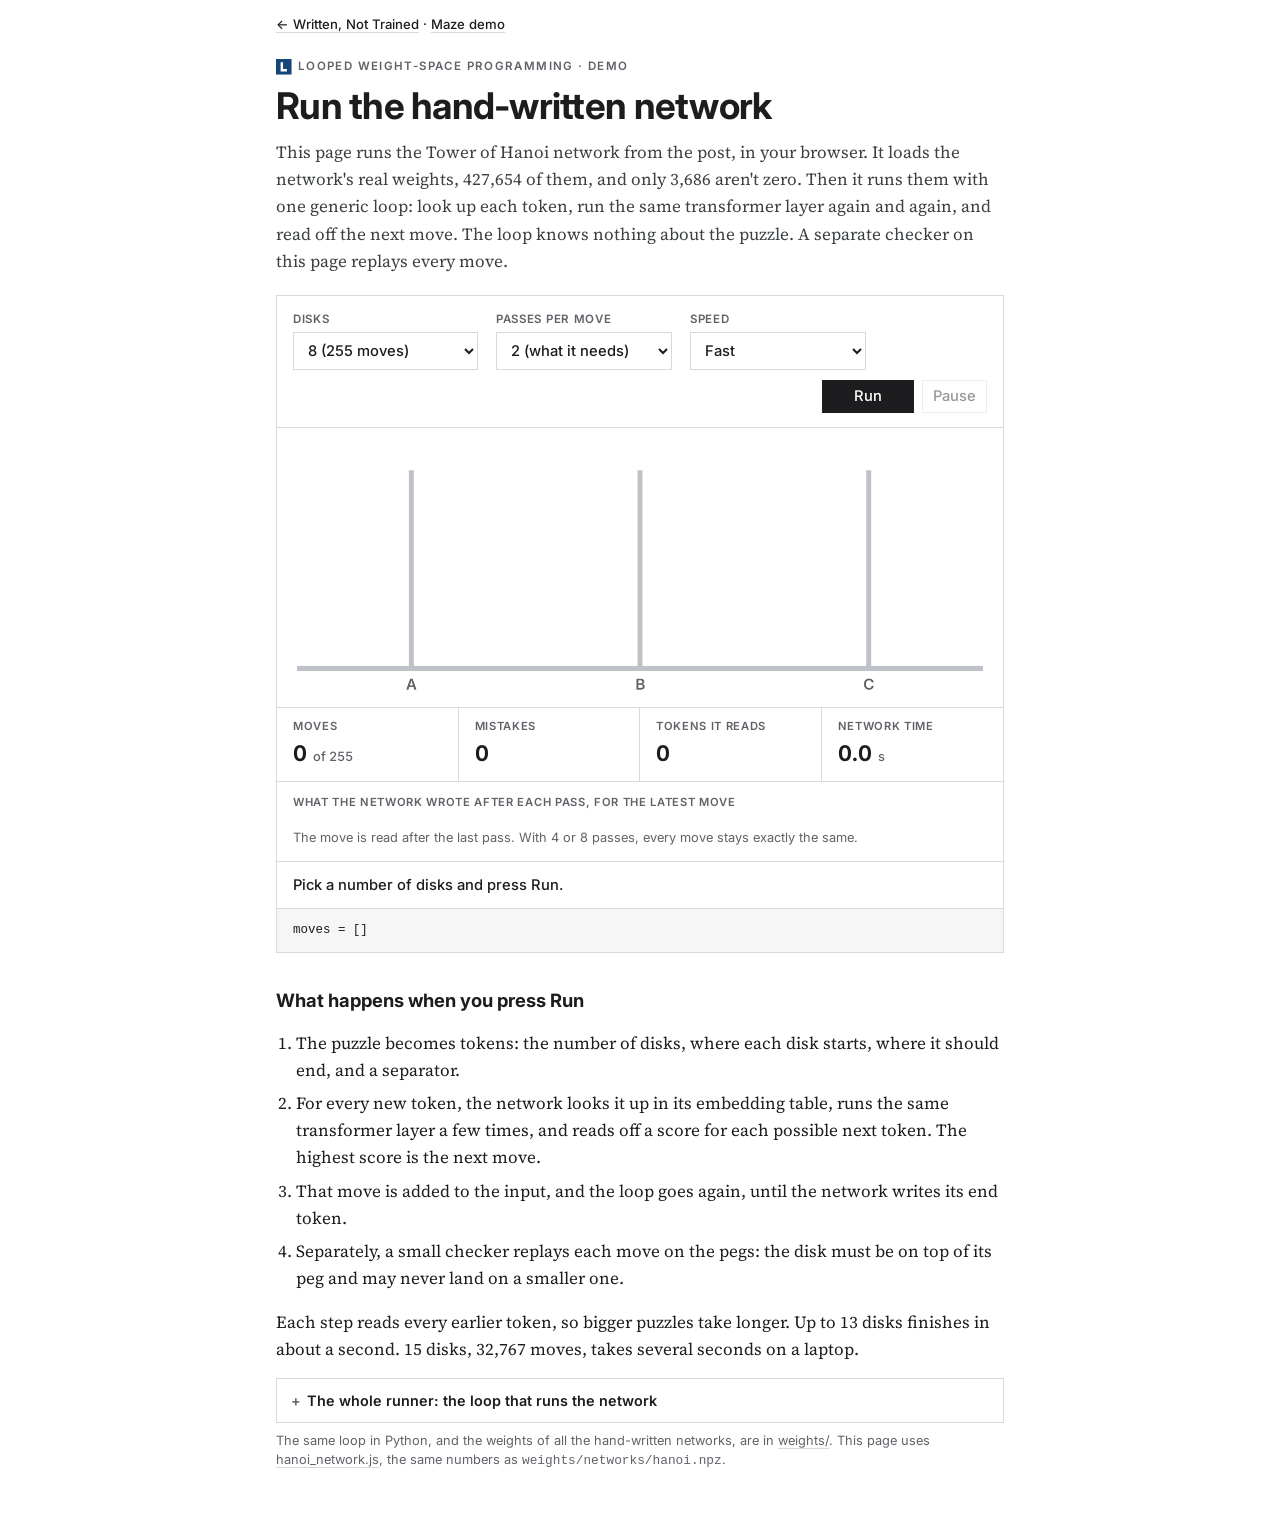
==== demo/index.html @ 5c7062a3 "Initial commit" ====
<!doctype html>
<html lang="en">
<head>
<meta charset="utf-8">
<meta name="viewport" content="width=device-width, initial-scale=1">
<title>Run the network · Written, Not Trained</title>
<meta name="description" content="Run the hand-written Tower of Hanoi network in your browser: its real weights, one generic loop, every move checked.">
<meta name="color-scheme" content="light">
<link rel="icon" href="../favicon.svg" type="image/svg+xml">
<link rel="icon" href="../favicon-32.png" sizes="32x32" type="image/png">
<link rel="apple-touch-icon" href="../apple-touch-icon.png">
<link rel="preconnect" href="https://fonts.googleapis.com">
<link rel="preconnect" href="https://fonts.gstatic.com" crossorigin>
<link href="https://fonts.googleapis.com/css2?family=Inter:wght@400;500;600;700&family=Source+Serif+4:opsz,wght@8..60,400&display=swap" rel="stylesheet">
<style>
  :root { --fg: #1d1d1f; --muted: #5f6368; --faint: #969aa0; --line: #d7d9dd; --soft: #f6f6f7; --accent: #154677;
          --sans: "Inter", system-ui, -apple-system, "Segoe UI", sans-serif; --serif: "Source Serif 4", Georgia, serif; }
  * { box-sizing: border-box; }
  html { -webkit-text-size-adjust: 100%; }
  body { margin: 0; background: #fff; color: var(--fg); font: 17px/1.6 var(--serif); }
  .wrap { max-width: 760px; margin: 0 auto; padding: 0 16px 56px; }
  a { color: inherit; text-decoration-color: var(--line); text-underline-offset: 3px; }
  a:hover { text-decoration-color: var(--fg); }
  .top { font: 500 0.82rem/1 var(--sans); padding: 18px 0 0; }
  .mark { width: 1.35em; height: 1.35em; vertical-align: -0.38em; margin-right: 0.55em; }
  .kicker { font: 600 0.72rem/1 var(--sans); letter-spacing: 0.12em; text-transform: uppercase; color: var(--muted); margin: 28px 0 10px; }
  h1 { font: 700 1.9rem/1.15 var(--sans); letter-spacing: -0.02em; margin: 0 0 12px; }
  p { margin: 0 0 14px; }
  .lede { color: #3c4043; }
  .panel { border: 1px solid var(--line); margin: 20px 0 0; }
  .controls { display: flex; flex-wrap: wrap; gap: 10px 18px; align-items: end; padding: 14px 16px; border-bottom: 1px solid var(--line); font-family: var(--sans); }
  .controls label { display: grid; gap: 4px; font-size: 0.72rem; font-weight: 600; letter-spacing: 0.06em; text-transform: uppercase; color: var(--muted); }
  select, button { font: 500 0.92rem/1 var(--sans); color: var(--fg); background: #fff; border: 1px solid var(--line); border-radius: 0; padding: 8px 10px; }
  select { padding-right: 26px; }
  button { cursor: pointer; }
  button.go { background: var(--fg); color: #fff; border-color: var(--fg); min-width: 92px; }
  button:disabled { opacity: 0.45; cursor: default; }
  .btns { display: flex; gap: 8px; margin-left: auto; }
  canvas { display: block; width: 100%; height: auto; }
  .stats { display: grid; grid-template-columns: repeat(2, 1fr); border-top: 1px solid var(--line); font-family: var(--sans); }
  .stat { padding: 10px 16px; border-right: 1px solid var(--line); border-bottom: 1px solid var(--line); }
  .stat:nth-child(2n) { border-right: 0; }
  .stat .k { font-size: 0.7rem; font-weight: 600; letter-spacing: 0.06em; text-transform: uppercase; color: var(--muted); }
  .stat .v { font-size: 1.35rem; font-weight: 700; font-variant-numeric: tabular-nums; }
  .stat .v small { font-size: 0.8rem; font-weight: 500; color: var(--muted); }
  .passes { padding: 12px 16px 14px; font-family: var(--sans); border-bottom: 1px solid var(--line); }
  .passes .k { font-size: 0.7rem; font-weight: 600; letter-spacing: 0.06em; text-transform: uppercase; color: var(--muted); margin-bottom: 8px; }
  .cells { display: flex; flex-wrap: wrap; gap: 8px; }
  .cell { border: 1px solid var(--line); min-width: 92px; padding: 6px 10px; }
  .cell .n { font-size: 0.7rem; color: var(--muted); }
  .cell .o { font-weight: 700; font-variant-numeric: tabular-nums; }
  .cell .o.end { color: var(--faint); font-weight: 600; }
  .cell .o.move { color: var(--accent); }
  .note { font: 0.8rem/1.5 var(--sans); color: var(--muted); margin: 8px 0 0; }
  .status { padding: 12px 16px; font: 500 0.92rem/1.5 var(--sans); min-height: 46px; }
  .status.done { color: var(--accent); font-weight: 600; }
  .out { margin: 0; padding: 12px 16px; border-top: 1px solid var(--line); background: var(--soft); font: 0.78rem/1.5 ui-monospace, SFMono-Regular, Menlo, monospace; white-space: pre-wrap; word-break: break-all; max-height: 7.6em; overflow: auto; }
  h2 { font: 700 1.15rem/1.3 var(--sans); margin: 36px 0 10px; }
  details { border: 1px solid var(--line); margin: 14px 0 0; font-family: var(--sans); }
  summary { cursor: pointer; padding: 10px 14px; font-weight: 600; font-size: 0.9rem; list-style: none; }
  summary::-webkit-details-marker { display: none; }
  summary::before { content: "+"; display: inline-block; width: 1.1em; color: var(--muted); }
  details[open] summary::before { content: "−"; }
  details pre { margin: 0; padding: 12px 14px; border-top: 1px solid var(--line); background: var(--soft); font: 0.74rem/1.5 ui-monospace, SFMono-Regular, Menlo, monospace; overflow: auto; max-height: 460px; }
  ol { padding-left: 1.2em; }
  li { margin: 0 0 6px; }
  @media (min-width: 640px) {
    h1 { font-size: 2.3rem; }
    .stats { grid-template-columns: repeat(4, 1fr); }
    .stat:nth-child(2n) { border-right: 1px solid var(--line); }
    .stat:nth-child(4n) { border-right: 0; }
  }
</style>
</head>
<body>
<div class="wrap">
  <div class="top"><a href="../index.html">← Written, Not Trained</a> · <a href="maze.html">Maze demo</a></div>
  <div class="kicker"><svg class="mark" viewBox="0 0 64 64" aria-hidden="true"><rect width="64" height="64" fill="#154677"/><path d="M19 13h10v28h16v10H19z" fill="#fff"/></svg>Looped weight-space programming · demo</div>
  <h1>Run the hand-written network</h1>
  <p class="lede">This page runs the Tower of Hanoi network from the post, in your browser. It loads the network's real weights, <span id="w-total">…</span> of them, and only <span id="w-nonzero">…</span> aren't zero. Then it runs them with one generic loop: look up each token, run the same transformer layer again and again, and read off the next move. The loop knows nothing about the puzzle. A separate checker on this page replays every move.</p>

  <div class="panel">
    <div class="controls">
      <label>Disks
        <select id="disks"></select>
      </label>
      <label>Passes per move
        <select id="passes">
          <option value="2" selected>2 (what it needs)</option>
          <option value="4">4</option>
          <option value="8">8</option>
        </select>
      </label>
      <label>Speed
        <select id="speed">
          <option value="2">Slow</option>
          <option value="12">Normal</option>
          <option value="60" selected>Fast</option>
          <option value="0">As fast as it runs</option>
        </select>
      </label>
      <div class="btns">
        <button class="go" id="run" type="button">Run</button>
        <button id="pause" type="button" disabled>Pause</button>
      </div>
    </div>
    <canvas id="pegs" width="1456" height="560" aria-label="The three pegs and the disks, updated as the network writes each move."></canvas>
    <div class="stats">
      <div class="stat"><div class="k">Moves</div><div class="v" id="s-moves">0</div></div>
      <div class="stat"><div class="k">Mistakes</div><div class="v" id="s-mistakes">0</div></div>
      <div class="stat"><div class="k">Tokens it reads</div><div class="v" id="s-tokens">0</div></div>
      <div class="stat"><div class="k">Network time</div><div class="v" id="s-time">0.0 <small>s</small></div></div>
    </div>
    <div class="passes">
      <div class="k">What the network wrote after each pass, for the latest move</div>
      <div class="cells" id="cells"></div>
      <p class="note">The move is read after the last pass. With 4 or 8 passes, every move stays exactly the same.</p>
    </div>
    <div class="status" id="status">Pick a number of disks and press Run.</div>
    <pre class="out" id="out" aria-label="The moves, in the format of Apple's paper">moves = []</pre>
  </div>

  <h2>What happens when you press Run</h2>
  <ol>
    <li>The puzzle becomes tokens: the number of disks, where each disk starts, where it should end, and a separator.</li>
    <li>For every new token, the network looks it up in its embedding table, runs the same transformer layer a few times, and reads off a score for each possible next token. The highest score is the next move.</li>
    <li>That move is added to the input, and the loop goes again, until the network writes its end token.</li>
    <li>Separately, a small checker replays each move on the pegs: the disk must be on top of its peg and may never land on a smaller one.</li>
  </ol>
  <p>Each step reads every earlier token, so bigger puzzles take longer. Up to 13 disks finishes in about a second. 15 disks, 32,767 moves, takes several seconds on a laptop.</p>

  <details>
    <summary>The whole runner: the loop that runs the network</summary>
    <pre id="runner-src"></pre>
  </details>
  <p class="note">The same loop in Python, and the weights of all the hand-written networks, are in <a href="https://github.com/python-arch/written-not-trained/tree/main/weights">weights/</a>. This page uses <a href="hanoi_network.js">hanoi_network.js</a>, the same numbers as <code>weights/networks/hanoi.npz</code>.</p>
</div>

<script src="hanoi_network.js"></script>
<script id="runner">
// The generic loop, the same as weights/run.py. It knows nothing about Tower of Hanoi:
// it only reads the config and the weights. Numbers are 64-bit, as the network needs.

function loadNetwork(net) {
  const cfg = net.config, T = net.tensors;
  const size = (k) => T[k].shape.reduce((a, b) => a * b, 1);
  const dense = (k) => { const a = new Float64Array(size(k)); T[k].idx.forEach((i, j) => { a[i] = T[k].val[j]; }); return a; };
  const sparse = (k) => {                       // a weight matrix kept as its nonzero entries
    const t = T[k], cols = t.shape[1];
    const o = t.idx.map((_, j) => j).sort((a, b) => (t.idx[a] % cols) - (t.idx[b] % cols) || t.idx[a] - t.idx[b]);
    return { rows: t.shape[0], cols, r: Int32Array.from(o, j => Math.floor(t.idx[j] / cols)),
             c: Int32Array.from(o, j => t.idx[j] % cols), v: Float64Array.from(o, j => t.val[j]) };
  };
  const N = { cfg, d: cfg.d_model, emb: cfg.fields.map(f => dense("emb." + f)), W_out: sparse("out.W"),
              b_out: dense("out.b"), layers: [] };
  cfg.layers.forEach((heads, l) => {
    const L = { heads, W1: sparse(`L${l}.W1`), b1: dense(`L${l}.b1`), W2: sparse(`L${l}.W2`), b2: dense(`L${l}.b2`) };
    if (heads.length) for (const k of ["Wq", "Wk", "Wv", "Wo"]) L[k] = sparse(`L${l}.${k}`);
    N.layers.push(L);
  });
  N.total = Object.keys(T).reduce((s, k) => s + size(k), 0);
  N.nonzero = Object.keys(T).reduce((s, k) => s + T[k].idx.length, 0);
  return N;
}

function matvec(x, W) {                         // x W, using only the nonzero entries of W
  const out = new Float64Array(W.cols);
  for (let j = 0; j < W.v.length; j++) out[W.c[j]] += x[W.r[j]] * W.v[j];
  return out;
}

let scores = new Float64Array(1024);            // reused buffer for one row of attention scores

function layer(L, h, cache) {                   // softmax attention over this token and every earlier one, then a ReLU MLP
  if (L.heads.length) {
    const q = matvec(h, L.Wq), k = matvec(h, L.Wk), v = matvec(h, L.Wv);
    for (let i = 0; i < k.length; i++) cache.K.push(k[i]);         // keep this token's keys and values for later tokens
    for (let i = 0; i < v.length; i++) if (v[i] !== 0) { cache.vi.push(i); cache.vv.push(v[i]); }
    cache.start.push(cache.vi.length);
    const n = cache.start.length - 1, kd = k.length, att = new Float64Array(v.length);
    if (scores.length < n) scores = new Float64Array(2 * n);
    const s = scores, K = cache.K, VI = cache.vi, VV = cache.vv, S = cache.start;
    let q0 = 0, v0 = 0;
    for (const [dk, dv] of L.heads) {
      const scale = Math.sqrt(dk);
      let m = -Infinity, sum = 0;
      for (let j = 0; j < n; j++) {
        let x = 0;
        for (let c = q0; c < q0 + dk; c++) x += q[c] * K[j * kd + c];
        s[j] = x / scale; if (s[j] > m) m = s[j];
      }
      for (let j = 0; j < n; j++) { s[j] = Math.exp(s[j] - m); sum += s[j]; }     // exact softmax: exp(s - max) / sum
      for (let j = 0; j < n; j++) {
        const p = s[j] / sum;
        for (let t = S[j]; t < S[j + 1]; t++) { const i = VI[t]; if (i >= v0 && i < v0 + dv) att[i] += p * VV[t]; }
      }
      q0 += dk; v0 += dv;
    }
    const o = matvec(att, L.Wo);
    h = h.map((x, i) => x + o[i]);
  }
  const a = matvec(h, L.W1);
  for (let i = 0; i < a.length; i++) a[i] = Math.max(a[i] + L.b1[i], 0);
  const b = matvec(a, L.W2);
  return h.map((x, i) => x + b[i] + L.b2[i]);
}

function argmax(x) { let k = 0; for (let i = 1; i < x.length; i++) if (x[i] > x[k]) k = i; return k; }

class Decoder {                                 // causal mask: keys and values of earlier tokens are kept, which is exact
  constructor(N, R) { this.N = N; this.R = R; this.caches = Array.from({ length: R }, () => N.layers.map(() => ({ K: [], vi: [], vv: [], start: [0] }))); }
  step(token) {                                 // feed one token; returns the argmax after every pass, and the logits after the last
    const N = this.N; let h = new Float64Array(N.d);
    token.forEach((value, f) => { const E = N.emb[f]; for (let i = 0; i < N.d; i++) h[i] += E[value * N.d + i]; });
    const after = [];
    let logits = null;
    for (let r = 0; r < this.R; r++) {
      N.layers.forEach((L, l) => { h = layer(L, h, this.caches[r][l]); });
      logits = matvec(h, N.W_out).map((x, i) => x + N.b_out[i]);
      after.push(argmax(logits));
    }
    return { after, next: after[after.length - 1] };
  }
}
</script>
<script>
(function () {
  // ---------------- task-specific input and output (as in weights/run.py): prompt -> token ids, ids -> moves
  const net = loadNetwork(window.HANOI_NETWORK);
  const vocab = net.cfg.io.vocab, ix = Object.fromEntries(vocab.map((s, i) => [s, i]));
  const promptIds = (n) => ["N=" + n, ...Array.from({ length: n }, (_, k) => `INIT(${n - k},0)`),
                            ...Array.from({ length: n }, (_, k) => `GOAL(${n - k},2)`), "SEP"].map(w => [ix[w]]);
  const asMove = (id) => { const m = /^\[(\d+), (\d), (\d)\]$/.exec(vocab[id] || ""); return m ? m.slice(1).map(Number) : null; };
  const PEG = "ABC";
  const fmt = (x) => x.toLocaleString("en-US");
  document.getElementById("w-total").textContent = fmt(net.total);
  document.getElementById("w-nonzero").textContent = fmt(net.nonzero);
  document.getElementById("runner-src").textContent = document.getElementById("runner").textContent.trim();

  const sel = document.getElementById("disks");
  for (let n = 1; n <= 15; n++) sel.add(new Option(`${n}  (${fmt(2 ** n - 1)} moves)`, n, n === 8, n === 8));

  // ---------------- drawing
  const cv = document.getElementById("pegs"), cx = cv.getContext("2d");
  let W = cv.width, H = cv.height, px = 1;
  function fit() {                              // a taller drawing on narrow screens, labels at a readable size
    const css = cv.clientWidth || 700;
    cv.width = 1456; cv.height = css < 560 ? 1100 : 560; W = cv.width; H = cv.height; px = W / css;
  }
  const GRAY = ["#cbcfd5", "#b8bdc5"], PEGC = "#bec2c8", ACCENT = "#154677";
  let n = 8, pegs = [[], [], []], fly = null, hot = null;
  function geometry() {
    const pad = 40, base = H - 30 - 26 * px, pw = (W - 2 * pad) / 3;
    const dh = Math.min(H / 9, (base - 20) / (n + 3)), top = base - dh * (n + 1.2);    // room above for a flying disk
    const maxw = pw * 0.9, minw = Math.max(pw * 0.16, 26);
    return { pad, base, top, pw, dh, x: [0, 1, 2].map(p => pad + pw * (p + 0.5)),
             w: (d) => n === 1 ? maxw * 0.5 : minw + (maxw - minw) * (d - 1) / (n - 1) };
  }
  function disk(g, d, x, yb, color) { const w = g.w(d); cx.fillStyle = color; cx.fillRect(x - w / 2, yb - g.dh * 0.86, w, g.dh * 0.86); }
  function draw() {
    const g = geometry();
    cx.fillStyle = "#fff"; cx.fillRect(0, 0, W, H);
    cx.fillStyle = PEGC; cx.fillRect(g.pad, g.base, W - 2 * g.pad, 10);
    cx.font = `600 ${Math.round(15 * px)}px Inter, system-ui, sans-serif`; cx.textAlign = "center"; cx.textBaseline = "middle";
    g.x.forEach((x, p) => { cx.fillStyle = PEGC; cx.fillRect(x - 5, g.top - 10, 10, g.base - g.top + 10); cx.fillStyle = "#5f6368"; cx.fillText(PEG[p], x, g.base + 10 + 14 * px); });
    pegs.forEach((st, p) => st.forEach((d, lv) => disk(g, d, g.x[p], g.base - lv * g.dh, d === hot ? ACCENT : GRAY[d % 2])));
    if (fly) {
      const { d, f, t, u } = fly, e = (x) => x * x * (3 - 2 * x), cl = (x) => Math.max(0, Math.min(1, x));
      const y0 = g.base - pegs[f].length * g.dh, y1 = g.base - pegs[t].length * g.dh, yt = g.top - g.dh * 0.3;
      const up = e(cl(u / 0.35)), ac = e(cl((u - 0.25) / 0.5)), dn = e(cl((u - 0.65) / 0.35));
      disk(g, d, g.x[f] + (g.x[t] - g.x[f]) * ac, y0 + (yt - y0) * up + (y1 - yt) * dn, ACCENT);
    }
  }

  // ---------------- run: the network computes moves, the page plays them, the checker replays them
  const el = (id) => document.getElementById(id);
  let dec = null, queue = [], written = 0, played = 0, mistakes = 0, done = false, ended = false, running = false;
  let t0 = 0, tSpent = 0, lastMove = 0, moves = [], tokens = 0, passes = 2, flyStart = 0;

  function reset() {
    n = +sel.value; passes = +el("passes").value;
    pegs = [Array.from({ length: n }, (_, i) => n - i), [], []]; fly = null; hot = null;
    dec = new Decoder(net, passes); queue = []; written = played = mistakes = 0; done = ended = false;
    moves = []; tSpent = 0; tokens = 0;
    let last = null;
    for (const tk of promptIds(n)) { last = dec.step(tk); tokens++; }
    queue.pending = last;                       // the network's answer for the first move
    el("cells").innerHTML = ""; el("out").textContent = "moves = []";
    el("status").className = "status"; el("status").textContent = "Running…";
    show(); draw();
  }
  function compute(budget) {                    // let the network write moves for at most `budget` ms
    const start = performance.now();
    while (!ended && performance.now() - start < budget && queue.length < 4000) {
      const r = queue.pending;
      if (r.next === net.cfg.end_id) { ended = true; break; }
      const mv = asMove(r.next);
      queue.push({ id: r.next, mv, after: r.after });
      written++;
      queue.pending = dec.step([r.next]); tokens++;
      if (written > 2 ** n + 4) { ended = true; break; }
    }
    tSpent += performance.now() - start;
  }
  function apply(item) {                        // the separate checker: replay the move on the pegs
    const mv = item.mv;
    const ok = mv && mv[1] !== mv[2] && pegs[mv[1]].length && pegs[mv[1]][pegs[mv[1]].length - 1] === mv[0]
               && (!pegs[mv[2]].length || pegs[mv[2]][pegs[mv[2]].length - 1] > mv[0]);
    if (!ok) { mistakes++; return; }
    pegs[mv[2]].push(pegs[mv[1]].pop());
    moves.push(vocab[item.id]); played++;
  }
  function cellsFor(item) {
    el("cells").innerHTML = item.after.map((id, r) => {
      const m = asMove(id), end = id === net.cfg.end_id;
      const txt = end ? "end" : m ? `disk ${m[0]}: ${PEG[m[1]]}→${PEG[m[2]]}` : vocab[id];
      return `<div class="cell"><div class="n">pass ${r + 1}</div><div class="o ${end ? "end" : "move"}">${txt}</div></div>`;
    }).join("");
  }
  function show() {
    el("s-moves").innerHTML = `${fmt(played)} <small>of ${fmt(2 ** n - 1)}</small>`;
    el("s-mistakes").textContent = fmt(mistakes);
    el("s-tokens").textContent = fmt(tokens);
    el("s-time").innerHTML = `${(tSpent / 1000).toFixed(1)} <small>s</small>`;
    const shown = moves.length > 400 ? moves.slice(0, 200).join(", ") + `, … ${fmt(moves.length - 400)} more …, ` + moves.slice(-200).join(", ") : moves.join(", ");
    el("out").textContent = `moves = [${shown}${done ? "]" : ""}`;
  }
  function finish() {
    done = true; running = false; fly = null; hot = null; draw(); show();
    const goal = pegs[0].length === 0 && pegs[1].length === 0 && pegs[2].length === n;
    const best = 2 ** n - 1;
    el("status").className = "status" + (goal && !mistakes ? " done" : "");
    el("status").textContent = goal && !mistakes && played === best
      ? `Solved. ${fmt(played)} moves, every one legal, the fewest possible (2^${n} − 1 = ${fmt(best)}). The network wrote its end token, and the checker found no mistake.`
      : `Stopped after ${fmt(played)} moves. Goal reached: ${goal ? "yes" : "no"}. Mistakes: ${fmt(mistakes)}.`;
    el("run").textContent = "Run again"; el("pause").disabled = true;
  }
  function frame(now) {
    if (!running) return;
    const speed = +el("speed").value;
    compute(speed === 0 ? 14 : Math.min(10, 2 + speed / 10));
    if (speed === 0) {                          // as fast as it runs: play everything written so far
      while (queue.length) { const it = queue.shift(); apply(it); lastMove = it; }
      hot = null;
    } else {
      const per = 1000 / speed;
      if (fly) {
        fly.u = Math.min(1, (now - flyStart) / per);
        if (fly.u >= 1) { const it = fly.item; fly = null; apply(it); hot = it.mv ? it.mv[0] : null; }
      }
      if (!fly && queue.length) {
        const it = queue.shift(); lastMove = it; cellsFor(it);
        const src = it.mv ? pegs[it.mv[1]] : null;
        if (speed <= 12 && src && src[src.length - 1] === it.mv[0]) {   // slow speeds: animate the disk;
          fly = { d: it.mv[0], f: it.mv[1], t: it.mv[2], u: 0, item: it }; flyStart = now; hot = null;   // the checker
        } else { apply(it); hot = it.mv ? it.mv[0] : null; }                                // replays it on landing
      }
    }
    if (speed === 0 && lastMove) cellsFor(lastMove);
    drawWithFlight(); show();
    if (ended && !queue.length && !fly) { finish(); return; }
    requestAnimationFrame(frame);
  }
  function drawWithFlight() {                   // while a disk flies, draw its source peg without it
    if (fly) { const p = pegs[fly.f]; const top = p.pop(); draw(); p.push(top); } else draw();
  }

  el("run").addEventListener("click", () => {
    reset(); running = true; el("run").textContent = "Restart"; el("pause").disabled = false; el("pause").textContent = "Pause";
    requestAnimationFrame(frame);
  });
  el("pause").addEventListener("click", () => {
    if (done) return;
    running = !running; el("pause").textContent = running ? "Pause" : "Resume";
    el("status").textContent = running ? "Running…" : "Paused.";
    if (running) requestAnimationFrame(frame);
  });
  sel.addEventListener("change", () => { if (!running) { n = +sel.value; pegs = [Array.from({ length: n }, (_, i) => n - i), [], []]; draw(); el("s-moves").innerHTML = `0 <small>of ${fmt(2 ** n - 1)}</small>`; } });
  fit(); draw(); el("s-moves").innerHTML = `0 <small>of ${fmt(2 ** 8 - 1)}</small>`;
  window.addEventListener("resize", () => { fit(); drawWithFlight(); });
})();
</script>
</body>
</html>
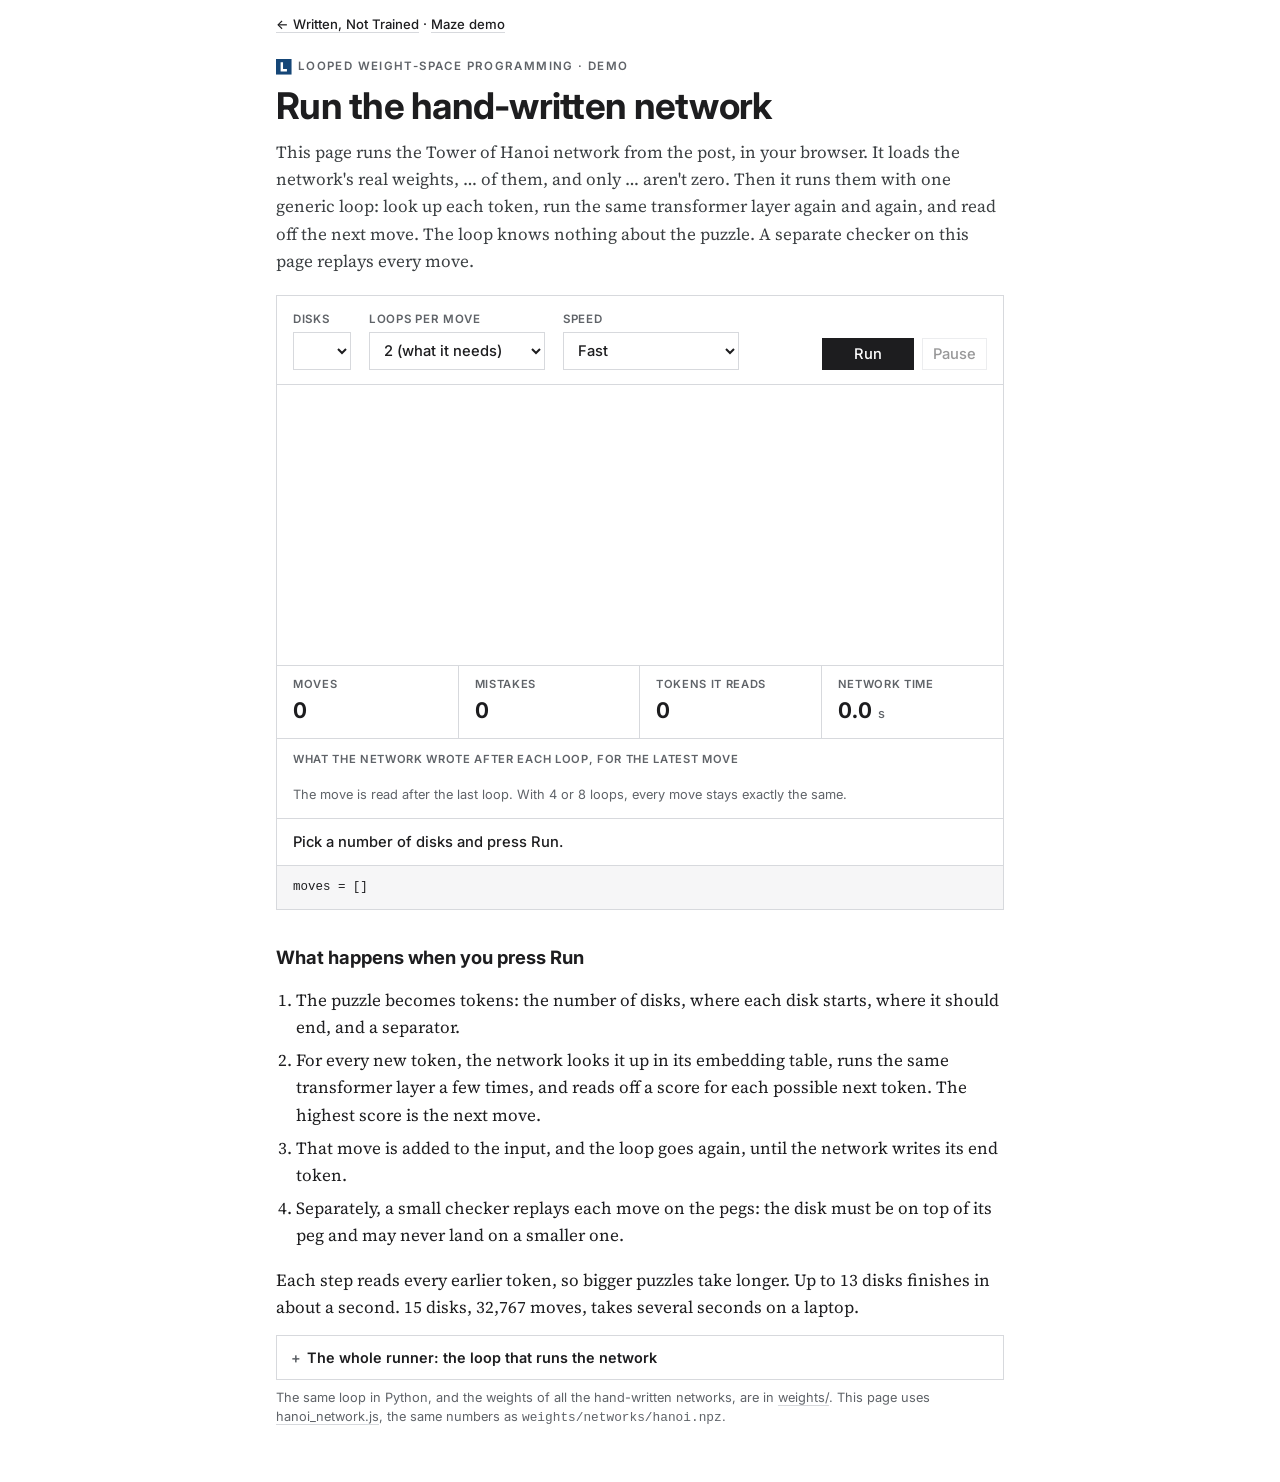
==== commit 71d3d468: "Update post" ====
--- a/demo/index.html
+++ b/demo/index.html
@@ -84,7 +84,7 @@
       <label>Disks
         <select id="disks"></select>
       </label>
-      <label>Passes per move
+      <label>Loops per move
         <select id="passes">
           <option value="2" selected>2 (what it needs)</option>
           <option value="4">4</option>
@@ -112,9 +112,9 @@
       <div class="stat"><div class="k">Network time</div><div class="v" id="s-time">0.0 <small>s</small></div></div>
     </div>
     <div class="passes">
-      <div class="k">What the network wrote after each pass, for the latest move</div>
+      <div class="k">What the network wrote after each loop, for the latest move</div>
       <div class="cells" id="cells"></div>
-      <p class="note">The move is read after the last pass. With 4 or 8 passes, every move stays exactly the same.</p>
+      <p class="note">The move is read after the last loop. With 4 or 8 loops, every move stays exactly the same.</p>
     </div>
     <div class="status" id="status">Pick a number of disks and press Run.</div>
     <pre class="out" id="out" aria-label="The moves, in the format of Apple's paper">moves = []</pre>
@@ -314,7 +314,7 @@
     el("cells").innerHTML = item.after.map((id, r) => {
       const m = asMove(id), end = id === net.cfg.end_id;
       const txt = end ? "end" : m ? `disk ${m[0]}: ${PEG[m[1]]}→${PEG[m[2]]}` : vocab[id];
-      return `<div class="cell"><div class="n">pass ${r + 1}</div><div class="o ${end ? "end" : "move"}">${txt}</div></div>`;
+      return `<div class="cell"><div class="n">loop ${r + 1}</div><div class="o ${end ? "end" : "move"}">${txt}</div></div>`;
     }).join("");
   }
   function show() {
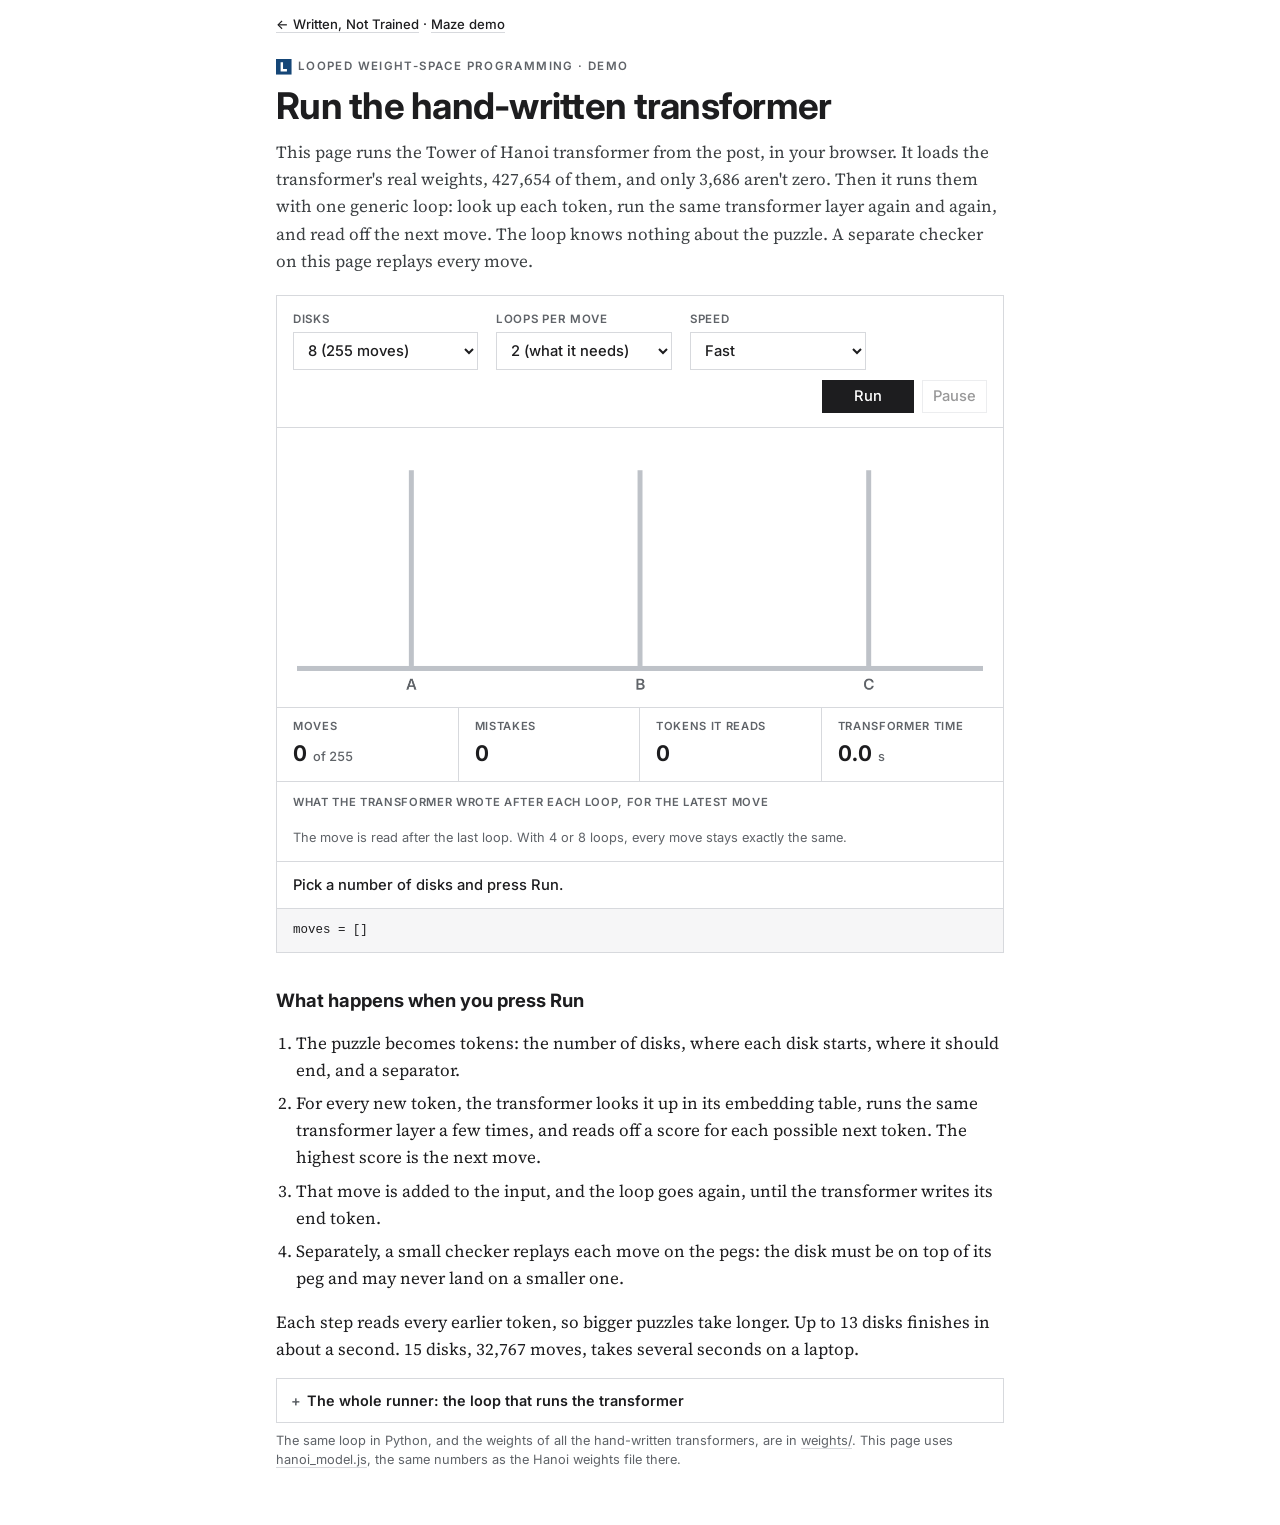
==== commit 676bcb38: "Recolor figures, add DeepThinking to Figure 6, redesign Figure 8, drop "network" - New palette (Obse" ====
--- a/demo/index.html
+++ b/demo/index.html
@@ -3,8 +3,8 @@
 <head>
 <meta charset="utf-8">
 <meta name="viewport" content="width=device-width, initial-scale=1">
-<title>Run the network · Written, Not Trained</title>
-<meta name="description" content="Run the hand-written Tower of Hanoi network in your browser: its real weights, one generic loop, every move checked.">
+<title>Run the transformer · Written, Not Trained</title>
+<meta name="description" content="Run the hand-written Tower of Hanoi transformer in your browser: its real weights, one generic loop, every move checked.">
 <meta name="color-scheme" content="light">
 <link rel="icon" href="../favicon.svg" type="image/svg+xml">
 <link rel="icon" href="../favicon-32.png" sizes="32x32" type="image/png">
@@ -76,8 +76,8 @@
 <div class="wrap">
   <div class="top"><a href="../index.html">← Written, Not Trained</a> · <a href="maze.html">Maze demo</a></div>
   <div class="kicker"><svg class="mark" viewBox="0 0 64 64" aria-hidden="true"><rect width="64" height="64" fill="#154677"/><path d="M19 13h10v28h16v10H19z" fill="#fff"/></svg>Looped weight-space programming · demo</div>
-  <h1>Run the hand-written network</h1>
-  <p class="lede">This page runs the Tower of Hanoi network from the post, in your browser. It loads the network's real weights, <span id="w-total">…</span> of them, and only <span id="w-nonzero">…</span> aren't zero. Then it runs them with one generic loop: look up each token, run the same transformer layer again and again, and read off the next move. The loop knows nothing about the puzzle. A separate checker on this page replays every move.</p>
+  <h1>Run the hand-written transformer</h1>
+  <p class="lede">This page runs the Tower of Hanoi transformer from the post, in your browser. It loads the transformer's real weights, <span id="w-total">…</span> of them, and only <span id="w-nonzero">…</span> aren't zero. Then it runs them with one generic loop: look up each token, run the same transformer layer again and again, and read off the next move. The loop knows nothing about the puzzle. A separate checker on this page replays every move.</p>
 
   <div class="panel">
     <div class="controls">
@@ -104,15 +104,15 @@
         <button id="pause" type="button" disabled>Pause</button>
       </div>
     </div>
-    <canvas id="pegs" width="1456" height="560" aria-label="The three pegs and the disks, updated as the network writes each move."></canvas>
+    <canvas id="pegs" width="1456" height="560" aria-label="The three pegs and the disks, updated as the transformer writes each move."></canvas>
     <div class="stats">
       <div class="stat"><div class="k">Moves</div><div class="v" id="s-moves">0</div></div>
       <div class="stat"><div class="k">Mistakes</div><div class="v" id="s-mistakes">0</div></div>
       <div class="stat"><div class="k">Tokens it reads</div><div class="v" id="s-tokens">0</div></div>
-      <div class="stat"><div class="k">Network time</div><div class="v" id="s-time">0.0 <small>s</small></div></div>
+      <div class="stat"><div class="k">Transformer time</div><div class="v" id="s-time">0.0 <small>s</small></div></div>
     </div>
     <div class="passes">
-      <div class="k">What the network wrote after each loop, for the latest move</div>
+      <div class="k">What the transformer wrote after each loop, for the latest move</div>
       <div class="cells" id="cells"></div>
       <p class="note">The move is read after the last loop. With 4 or 8 loops, every move stays exactly the same.</p>
     </div>
@@ -123,25 +123,25 @@
   <h2>What happens when you press Run</h2>
   <ol>
     <li>The puzzle becomes tokens: the number of disks, where each disk starts, where it should end, and a separator.</li>
-    <li>For every new token, the network looks it up in its embedding table, runs the same transformer layer a few times, and reads off a score for each possible next token. The highest score is the next move.</li>
-    <li>That move is added to the input, and the loop goes again, until the network writes its end token.</li>
+    <li>For every new token, the transformer looks it up in its embedding table, runs the same transformer layer a few times, and reads off a score for each possible next token. The highest score is the next move.</li>
+    <li>That move is added to the input, and the loop goes again, until the transformer writes its end token.</li>
     <li>Separately, a small checker replays each move on the pegs: the disk must be on top of its peg and may never land on a smaller one.</li>
   </ol>
   <p>Each step reads every earlier token, so bigger puzzles take longer. Up to 13 disks finishes in about a second. 15 disks, 32,767 moves, takes several seconds on a laptop.</p>
 
   <details>
-    <summary>The whole runner: the loop that runs the network</summary>
+    <summary>The whole runner: the loop that runs the transformer</summary>
     <pre id="runner-src"></pre>
   </details>
-  <p class="note">The same loop in Python, and the weights of all the hand-written networks, are in <a href="https://github.com/python-arch/written-not-trained/tree/main/weights">weights/</a>. This page uses <a href="hanoi_network.js">hanoi_network.js</a>, the same numbers as <code>weights/networks/hanoi.npz</code>.</p>
+  <p class="note">The same loop in Python, and the weights of all the hand-written transformers, are in <a href="https://github.com/python-arch/written-not-trained/tree/main/weights">weights/</a>. This page uses <a href="hanoi_model.js">hanoi_model.js</a>, the same numbers as the Hanoi weights file there.</p>
 </div>
 
-<script src="hanoi_network.js"></script>
+<script src="hanoi_model.js"></script>
 <script id="runner">
 // The generic loop, the same as weights/run.py. It knows nothing about Tower of Hanoi:
-// it only reads the config and the weights. Numbers are 64-bit, as the network needs.
-
-function loadNetwork(net) {
+// it only reads the config and the weights. Numbers are 64-bit, as the transformer needs.
+
+function loadModel(net) {
   const cfg = net.config, T = net.tensors;
   const size = (k) => T[k].shape.reduce((a, b) => a * b, 1);
   const dense = (k) => { const a = new Float64Array(size(k)); T[k].idx.forEach((i, j) => { a[i] = T[k].val[j]; }); return a; };
@@ -226,7 +226,7 @@
 <script>
 (function () {
   // ---------------- task-specific input and output (as in weights/run.py): prompt -> token ids, ids -> moves
-  const net = loadNetwork(window.HANOI_NETWORK);
+  const net = loadModel(window.HANOI_MODEL);
   const vocab = net.cfg.io.vocab, ix = Object.fromEntries(vocab.map((s, i) => [s, i]));
   const promptIds = (n) => ["N=" + n, ...Array.from({ length: n }, (_, k) => `INIT(${n - k},0)`),
                             ...Array.from({ length: n }, (_, k) => `GOAL(${n - k},2)`), "SEP"].map(w => [ix[w]]);
@@ -272,7 +272,7 @@
     }
   }
 
-  // ---------------- run: the network computes moves, the page plays them, the checker replays them
+  // ---------------- run: the transformer computes moves, the page plays them, the checker replays them
   const el = (id) => document.getElementById(id);
   let dec = null, queue = [], written = 0, played = 0, mistakes = 0, done = false, ended = false, running = false;
   let t0 = 0, tSpent = 0, lastMove = 0, moves = [], tokens = 0, passes = 2, flyStart = 0;
@@ -284,12 +284,12 @@
     moves = []; tSpent = 0; tokens = 0;
     let last = null;
     for (const tk of promptIds(n)) { last = dec.step(tk); tokens++; }
-    queue.pending = last;                       // the network's answer for the first move
+    queue.pending = last;                       // the transformer's answer for the first move
     el("cells").innerHTML = ""; el("out").textContent = "moves = []";
     el("status").className = "status"; el("status").textContent = "Running…";
     show(); draw();
   }
-  function compute(budget) {                    // let the network write moves for at most `budget` ms
+  function compute(budget) {                    // let the transformer write moves for at most `budget` ms
     const start = performance.now();
     while (!ended && performance.now() - start < budget && queue.length < 4000) {
       const r = queue.pending;
@@ -331,7 +331,7 @@
     const best = 2 ** n - 1;
     el("status").className = "status" + (goal && !mistakes ? " done" : "");
     el("status").textContent = goal && !mistakes && played === best
-      ? `Solved. ${fmt(played)} moves, every one legal, the fewest possible (2^${n} − 1 = ${fmt(best)}). The network wrote its end token, and the checker found no mistake.`
+      ? `Solved. ${fmt(played)} moves, every one legal, the fewest possible (2^${n} − 1 = ${fmt(best)}). The transformer wrote its end token, and the checker found no mistake.`
       : `Stopped after ${fmt(played)} moves. Goal reached: ${goal ? "yes" : "no"}. Mistakes: ${fmt(mistakes)}.`;
     el("run").textContent = "Run again"; el("pause").disabled = true;
   }
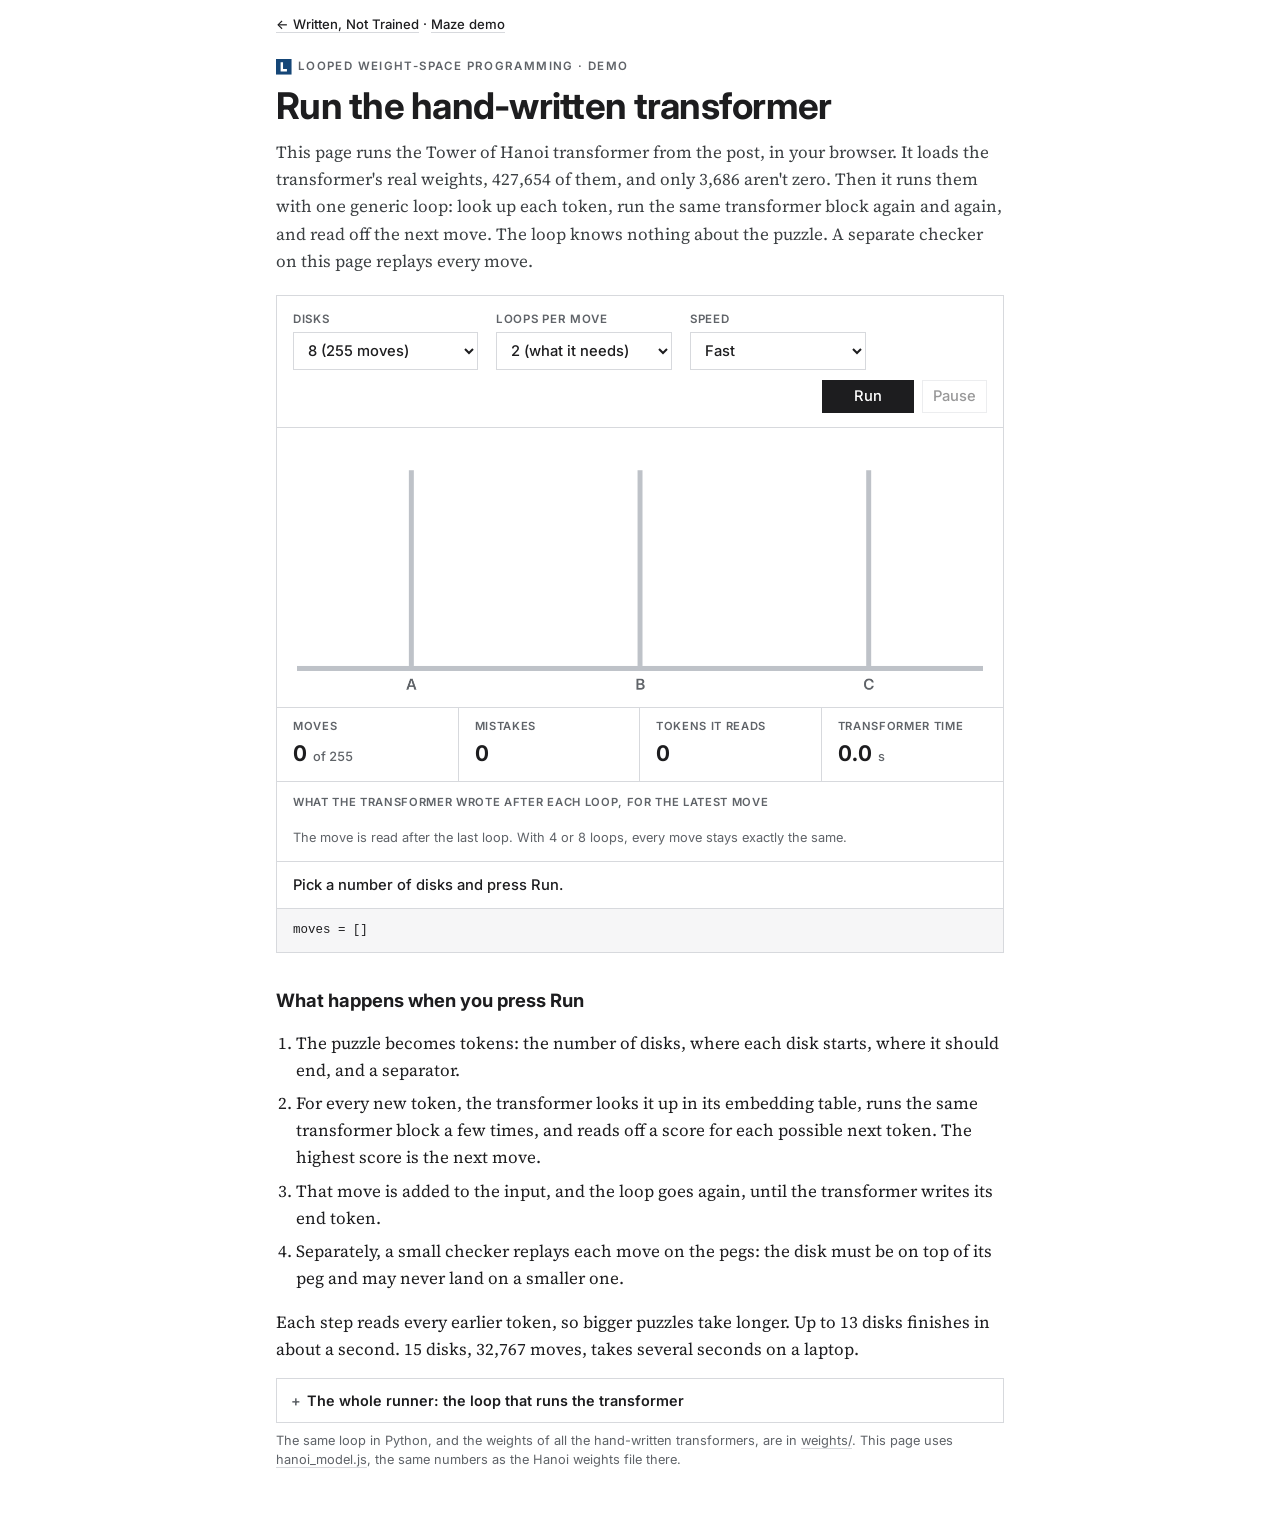
==== commit 94ee6134: "Say block, not layer, for attention plus MLP" ====
--- a/demo/index.html
+++ b/demo/index.html
@@ -77,7 +77,7 @@
   <div class="top"><a href="../index.html">← Written, Not Trained</a> · <a href="maze.html">Maze demo</a></div>
   <div class="kicker"><svg class="mark" viewBox="0 0 64 64" aria-hidden="true"><rect width="64" height="64" fill="#154677"/><path d="M19 13h10v28h16v10H19z" fill="#fff"/></svg>Looped weight-space programming · demo</div>
   <h1>Run the hand-written transformer</h1>
-  <p class="lede">This page runs the Tower of Hanoi transformer from the post, in your browser. It loads the transformer's real weights, <span id="w-total">…</span> of them, and only <span id="w-nonzero">…</span> aren't zero. Then it runs them with one generic loop: look up each token, run the same transformer layer again and again, and read off the next move. The loop knows nothing about the puzzle. A separate checker on this page replays every move.</p>
+  <p class="lede">This page runs the Tower of Hanoi transformer from the post, in your browser. It loads the transformer's real weights, <span id="w-total">…</span> of them, and only <span id="w-nonzero">…</span> aren't zero. Then it runs them with one generic loop: look up each token, run the same transformer block again and again, and read off the next move. The loop knows nothing about the puzzle. A separate checker on this page replays every move.</p>
 
   <div class="panel">
     <div class="controls">
@@ -123,7 +123,7 @@
   <h2>What happens when you press Run</h2>
   <ol>
     <li>The puzzle becomes tokens: the number of disks, where each disk starts, where it should end, and a separator.</li>
-    <li>For every new token, the transformer looks it up in its embedding table, runs the same transformer layer a few times, and reads off a score for each possible next token. The highest score is the next move.</li>
+    <li>For every new token, the transformer looks it up in its embedding table, runs the same transformer block a few times, and reads off a score for each possible next token. The highest score is the next move.</li>
     <li>That move is added to the input, and the loop goes again, until the transformer writes its end token.</li>
     <li>Separately, a small checker replays each move on the pegs: the disk must be on top of its peg and may never land on a smaller one.</li>
   </ol>
